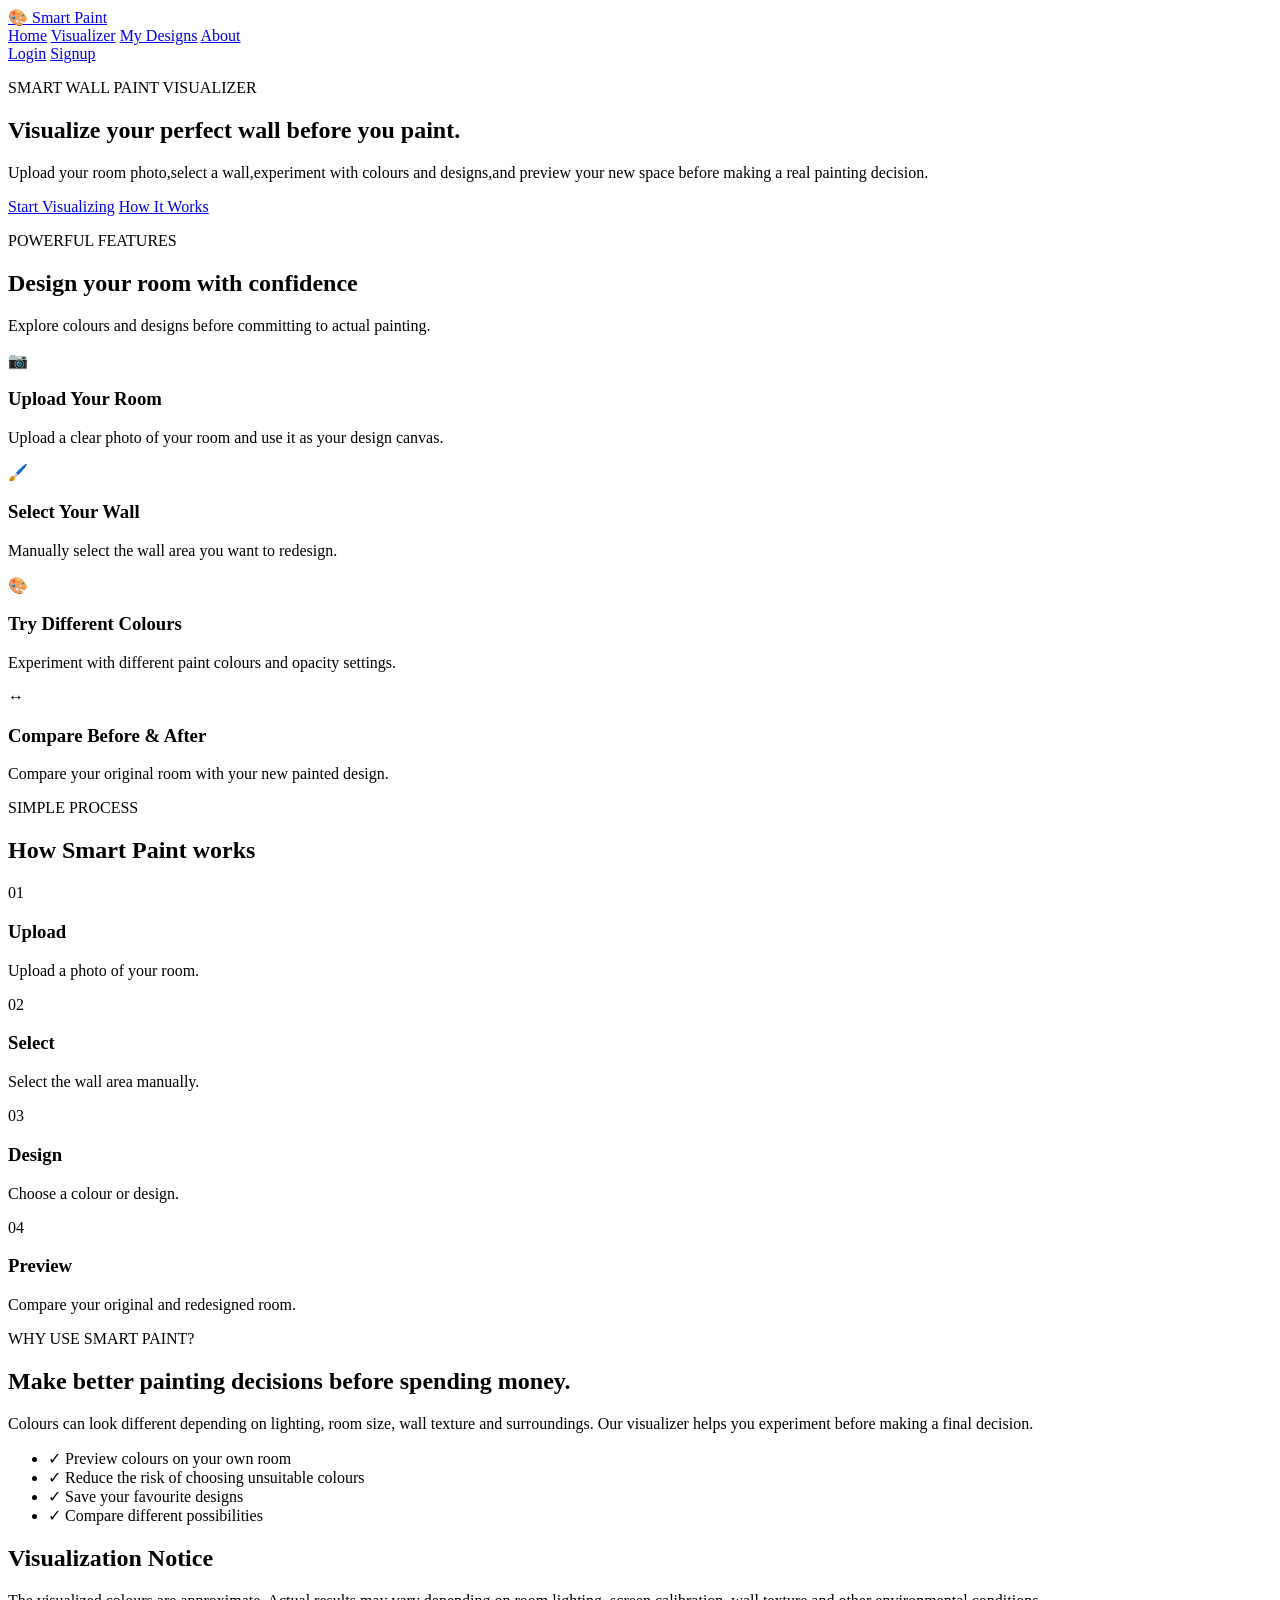
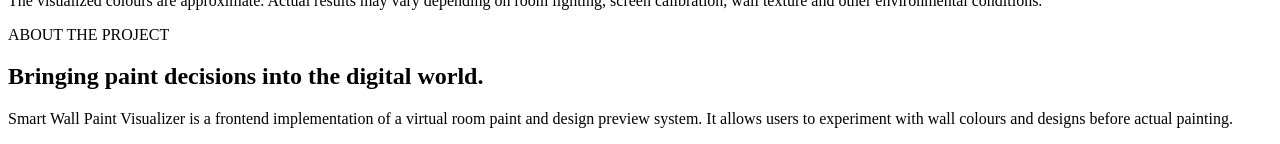
==== index.html @ 8aa413a8 "Create initial project structure and pages" ====
<!DOCTYPE html>
<html lang="en">
<head>
    <meta charset="UTF-8">
    <meta name="viewport" content="width=device-width, initial-scale=1.0">
    <title>Document</title>
</head>
<body>
    <header class="site-header">
        <div class="container header-container">
            <a href="index.html" class="logo">
                <span class="logo-icon">🎨</span>
                <span class="logo-text">Smart Paint</span>
            </a>
            <nav class="main-navigation" aria-label="Main navigation">
                <a href="index.html">Home</a>
                <a href="pages/upload.html">Visualizer</a>
                <a href="pages/saved-designs.html">My Designs</a>
                <a href="#about">About</a>
            </nav>
            <div class="header-actions">
               <a href="pages/login.html" class="login-link">Login</a>
               <a href="pages/register.html" class="signup-button"> Signup</a>
            </div>
        </div>

    </header>
    <main>
        <section class="hero-section" id="home">
            <div class="container hero-container">
                <div class="hero-content">
                    <p class="eyebrow">
                        SMART WALL PAINT VISUALIZER
                    </p>
                    <h1>
                        Visualize your perfect wall before you paint.
                    </h1>
                    <p class="hero-description">
                        Upload your room photo,select a wall,experiment with colours and designs,and preview your new space before making a real painting decision.
                    </p>
                    <div class="hero-actions">
                        <a href="pages/upload.html" class="primary-button">Start Visualizing</a>
                        <a href="#how-it-works" class="secondary-button">
                            How It Works
                        </a>
                    </div>
                </div>
            </div>
        </section>
        <section class="features-section" id="features">

        <div class="container">

            <div class="section-heading">

                <p class="eyebrow">
                    POWERFUL FEATURES
                </p>

                <h2>
                    Design your room with confidence
                </h2>

                <p>
                    Explore colours and designs before
                    committing to actual painting.
                </p>

            </div>


            <div class="features-grid">

                <article class="feature-card">

                    <div class="feature-icon">
                        📷
                    </div>

                    <h3>
                        Upload Your Room
                    </h3>

                    <p>
                        Upload a clear photo of your
                        room and use it as your design canvas.
                    </p>

                </article>


                <article class="feature-card">

                    <div class="feature-icon">
                        🖌️
                    </div>

                    <h3>
                        Select Your Wall
                    </h3>

                    <p>
                        Manually select the wall area
                        you want to redesign.
                    </p>

                </article>


                <article class="feature-card">

                    <div class="feature-icon">
                        🎨
                    </div>

                    <h3>
                        Try Different Colours
                    </h3>

                    <p>
                        Experiment with different paint
                        colours and opacity settings.
                    </p>

                </article>


                <article class="feature-card">

                    <div class="feature-icon">
                        ↔️
                    </div>

                    <h3>
                        Compare Before & After
                    </h3>

                    <p>
                        Compare your original room with
                        your new painted design.
                    </p>

                </article>

            </div>

        </div>

    </section>
    <section
        class="how-it-works-section"
        id="how-it-works"
    >

        <div class="container">

            <div class="section-heading">

                <p class="eyebrow">
                    SIMPLE PROCESS
                </p>

                <h2>
                    How Smart Paint works
                </h2>

            </div>


            <div class="steps-container">

                <article class="step-card">

                    <span class="step-number">
                        01
                    </span>

                    <h3>
                        Upload
                    </h3>

                    <p>
                        Upload a photo of your room.
                    </p>

                </article>


                <article class="step-card">

                    <span class="step-number">
                        02
                    </span>

                    <h3>
                        Select
                    </h3>

                    <p>
                        Select the wall area manually.
                    </p>

                </article>


                <article class="step-card">

                    <span class="step-number">
                        03
                    </span>

                    <h3>
                        Design
                    </h3>

                    <p>
                        Choose a colour or design.
                    </p>

                </article>


                <article class="step-card">

                    <span class="step-number">
                        04
                    </span>

                    <h3>
                        Preview
                    </h3>

                    <p>
                        Compare your original and
                        redesigned room.
                    </p>

                </article>

            </div>

        </div>

    </section>
    <section class="benefits-section">

        <div class="container benefits-container">

            <div class="benefits-content">

                <p class="eyebrow">
                    WHY USE SMART PAINT?
                </p>

                <h2>
                    Make better painting decisions
                    before spending money.
                </h2>

                <p>
                    Colours can look different depending
                    on lighting, room size, wall texture
                    and surroundings. Our visualizer helps
                    you experiment before making a final
                    decision.
                </p>

                <ul class="benefits-list">

                    <li>
                        ✓ Preview colours on your own room
                    </li>

                    <li>
                        ✓ Reduce the risk of choosing
                        unsuitable colours
                    </li>

                    <li>
                        ✓ Save your favourite designs
                    </li>

                    <li>
                        ✓ Compare different possibilities
                    </li>

                </ul>

            </div>

        </div>

    </section>
    <section class="disclaimer-section">

        <div class="container">

            <div class="disclaimer-box">

                <h2>
                    Visualization Notice
                </h2>

                <p>
                    The visualized colours are approximate.
                    Actual results may vary depending on
                    room lighting, screen calibration,
                    wall texture and other environmental
                    conditions.
                </p>

            </div>

        </div>

    </section>
    <section class="about-section" id="about">

        <div class="container">

            <div class="section-heading">

                <p class="eyebrow">
                    ABOUT THE PROJECT
                </p>

                <h2>
                    Bringing paint decisions into the
                    digital world.
                </h2>

                <p>
                    Smart Wall Paint Visualizer is a
                    frontend implementation of a virtual
                    room paint and design preview system.
                    It allows users to experiment with
                    wall colours and designs before actual
                    painting.
                </p>

            </div>

        </div>

    </section>

    </main>
</body>
</html>
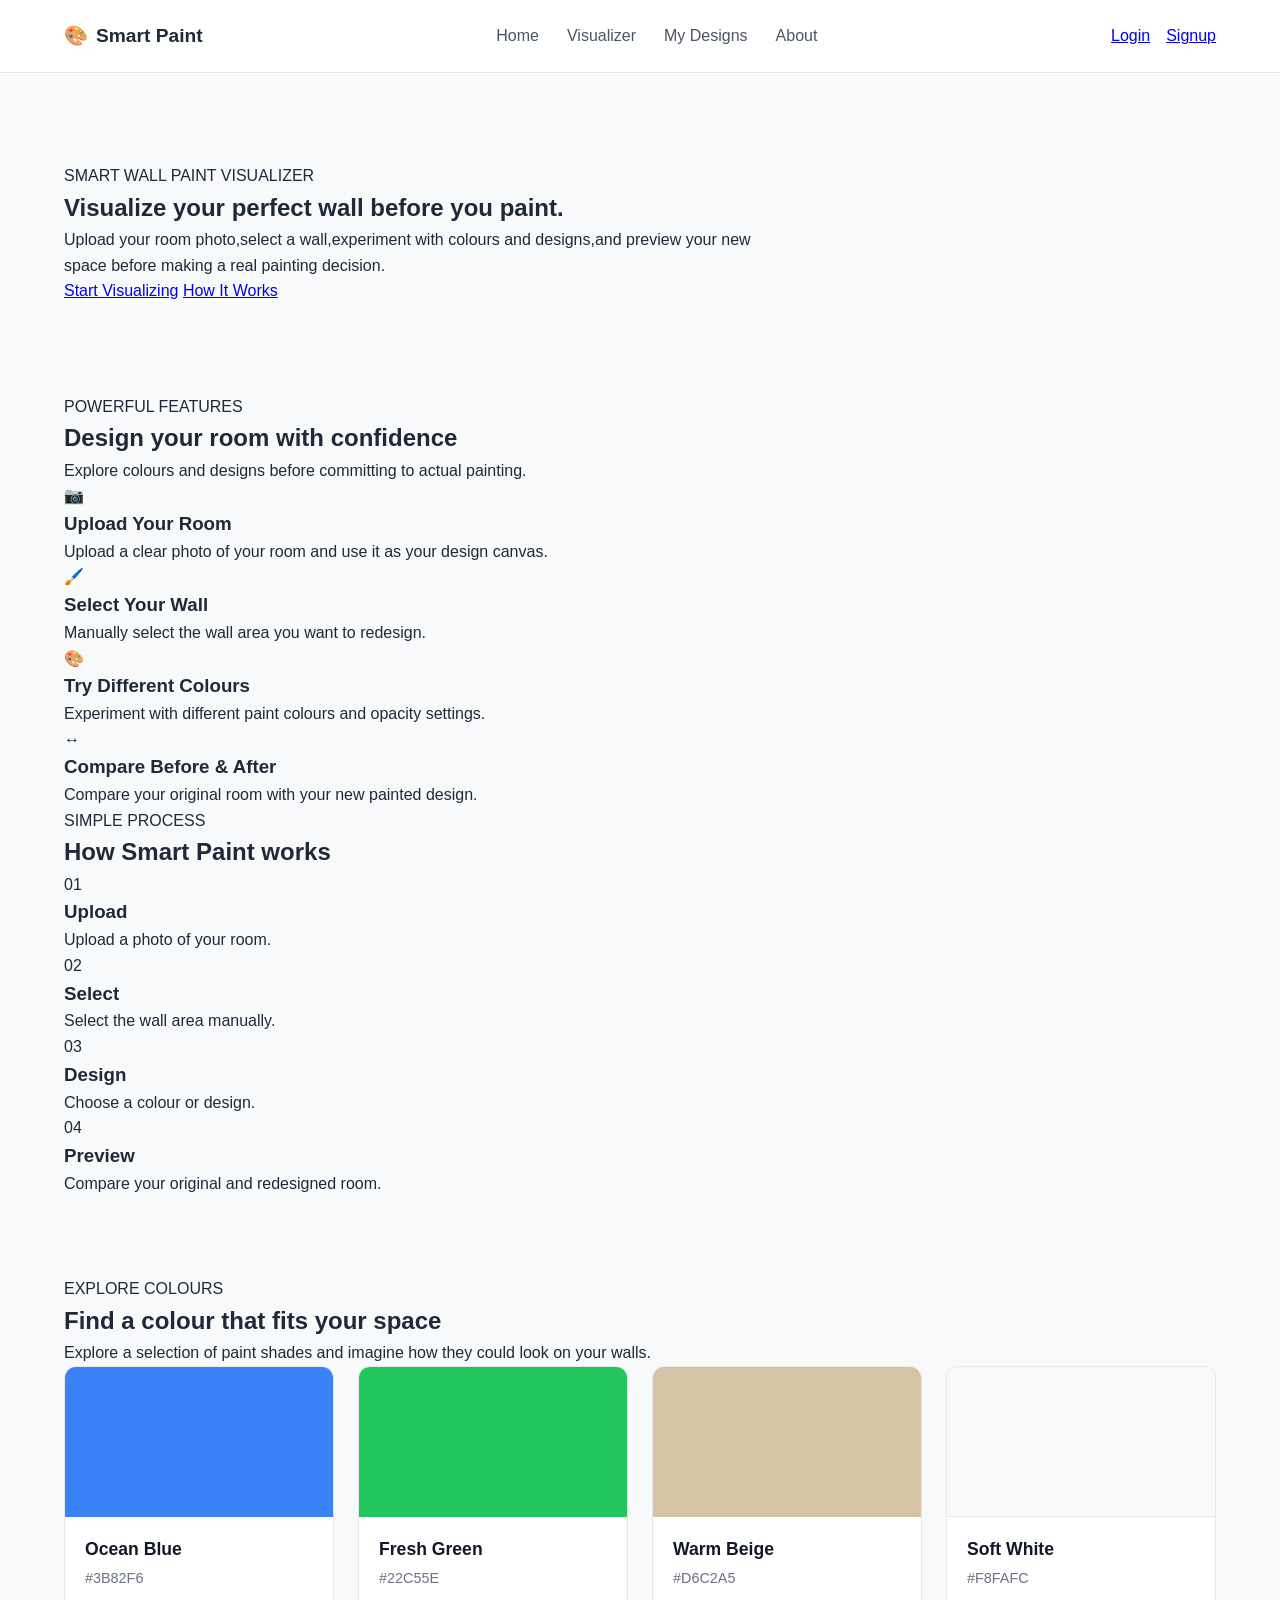
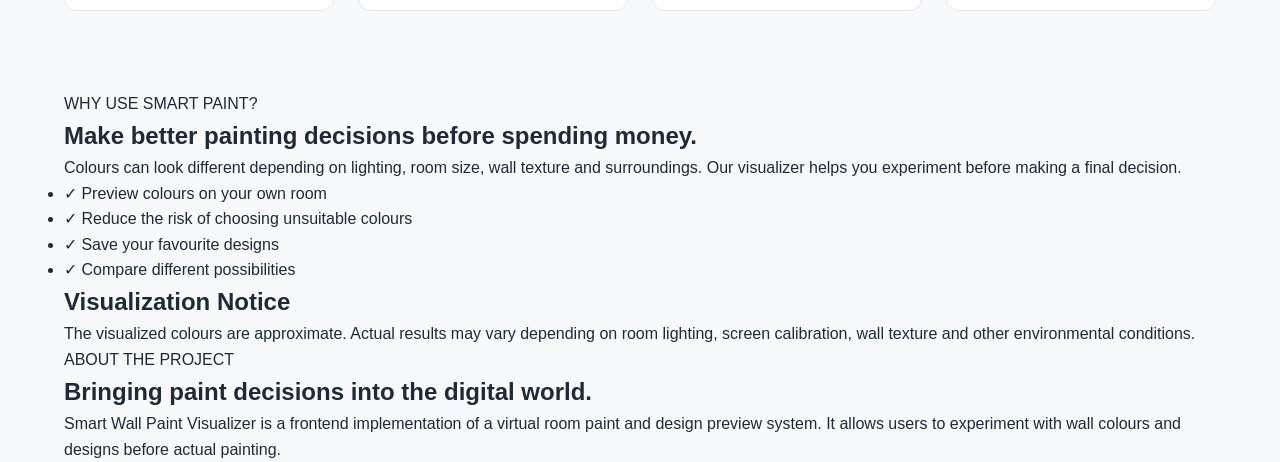
==== commit fb22ec73: "Build homepage styling and colour showcase" ====
--- a/index.html
+++ b/index.html
@@ -3,6 +3,9 @@
 <head>
     <meta charset="UTF-8">
     <meta name="viewport" content="width=device-width, initial-scale=1.0">
+    <link rel="stylesheet" href="css/style.css">
+    <link rel="stylesheet" href="css/components.css">
+    <link rel="stylesheet" href="css/responsive.css">
     <title>Document</title>
 </head>
 <body>
@@ -47,6 +50,7 @@
                 </div>
             </div>
         </section>
+
         <section class="features-section" id="features">
 
         <div class="container">
@@ -147,10 +151,7 @@
         </div>
 
     </section>
-    <section
-        class="how-it-works-section"
-        id="how-it-works"
-    >
+    <section class="how-it-works-section" id="how-it-works" >
 
         <div class="container">
 
@@ -241,6 +242,50 @@
 
         </div>
 
+    </section>
+    <section class="color-section" id="colors">
+    <div class="container">
+
+        <div class="section-heading">
+            <p class="eyebrow">EXPLORE COLOURS</p>
+
+            <h2>Find a colour that fits your space</h2>
+
+            <p>
+                Explore a selection of paint shades and imagine
+                how they could look on your walls.
+            </p>
+        </div>
+
+        <div class="color-grid">
+
+            <article class="color-card">
+                <div class="color-swatch color-blue"></div>
+                <h3>Ocean Blue</h3>
+                <p>#3B82F6</p>
+            </article>
+
+            <article class="color-card">
+                <div class="color-swatch color-green"></div>
+                <h3>Fresh Green</h3>
+                <p>#22C55E</p>
+            </article>
+
+            <article class="color-card">
+                <div class="color-swatch color-beige"></div>
+                <h3>Warm Beige</h3>
+                <p>#D6C2A5</p>
+            </article>
+
+            <article class="color-card">
+                <div class="color-swatch color-white"></div>
+                <h3>Soft White</h3>
+                <p>#F8FAFC</p>
+            </article>
+
+        </div>
+
+    </div>
     </section>
     <section class="benefits-section">
 
--- a/css/style.css
+++ b/css/style.css
@@ -0,0 +1,18 @@
+* {
+    margin: 0;
+    padding: 0;
+    box-sizing: border-box;
+}
+
+body {
+    font-family: Arial, sans-serif;
+    background-color: #f8f9fb;
+    color: #1f2937;
+    line-height: 1.6;
+}
+
+.container {
+    width: 90%;
+    max-width: 1200px;
+    margin: 0 auto;
+}
--- a/css/components.css
+++ b/css/components.css
@@ -0,0 +1,101 @@
+.site-header {
+    background-color: #ffffff;
+    border-bottom: 1px solid #e5e7eb;
+}
+
+.header-container {
+    min-height: 72px;
+    display: flex;
+    align-items: center;
+    justify-content: space-between;
+    gap: 30px;
+}
+
+/* Logo */
+.logo {
+    display: inline-flex;
+    align-items: center;
+    gap: 8px;
+    text-decoration: none;
+    color: #1f2937;
+    font-size: 1.2rem;
+    font-weight: 700;
+}
+
+/* Navigation */
+.main-navigation {
+    display: flex;
+    align-items: center;
+    gap: 28px;
+}
+
+.main-navigation a {
+    text-decoration: none;
+    color: #4b5563;
+}
+
+/* Header buttons */
+.header-actions {
+    display: flex;
+    align-items: center;
+    gap: 16px;
+}
+
+/* Hero */
+.hero-section {
+    padding: 90px 0;
+}
+
+.hero-content {
+    max-width: 720px;
+}
+.color-section {
+    padding: 80px 0;
+    background-color: #f8f9fb;
+}
+
+.color-grid {
+    display: grid;
+    grid-template-columns: repeat(4, 1fr);
+    gap: 24px;
+}
+
+.color-card {
+    overflow: hidden;
+    background-color: #ffffff;
+    border: 1px solid #e5e7eb;
+    border-radius: 12px;
+}
+
+.color-swatch {
+    height: 150px;
+}
+
+.color-blue {
+    background-color: #3B82F6;
+}
+
+.color-green {
+    background-color: #22C55E;
+}
+
+.color-beige {
+    background-color: #D6C2A5;
+}
+
+.color-white {
+    background-color: #F8FAFC;
+    border-bottom: 1px solid #e5e7eb;
+}
+
+.color-card h3 {
+    margin: 18px 20px 4px;
+    color: #111827;
+    font-size: 1.1rem;
+}
+
+.color-card p {
+    margin: 0 20px 20px;
+    color: #6b7280;
+    font-size: 0.9rem;
+}
--- a/css/responsive.css
+++ b/css/responsive.css
@@ -0,0 +1,29 @@
+@media (max-width: 768px) {
+
+    .header-container {
+        flex-wrap: wrap;
+        padding: 14px 0;
+    }
+
+    .main-navigation {
+        order: 3;
+        width: 100%;
+        justify-content: center;
+        flex-wrap: wrap;
+    }
+
+    .hero-section {
+        padding: 60px 0;
+    }
+
+    .hero-content h1 {
+        font-size: 2.4rem;
+    }
+
+    .hero-actions {
+        flex-wrap: wrap;
+    }
+    .color-grid {
+    grid-template-columns: repeat(2, 1fr);
+}
+}
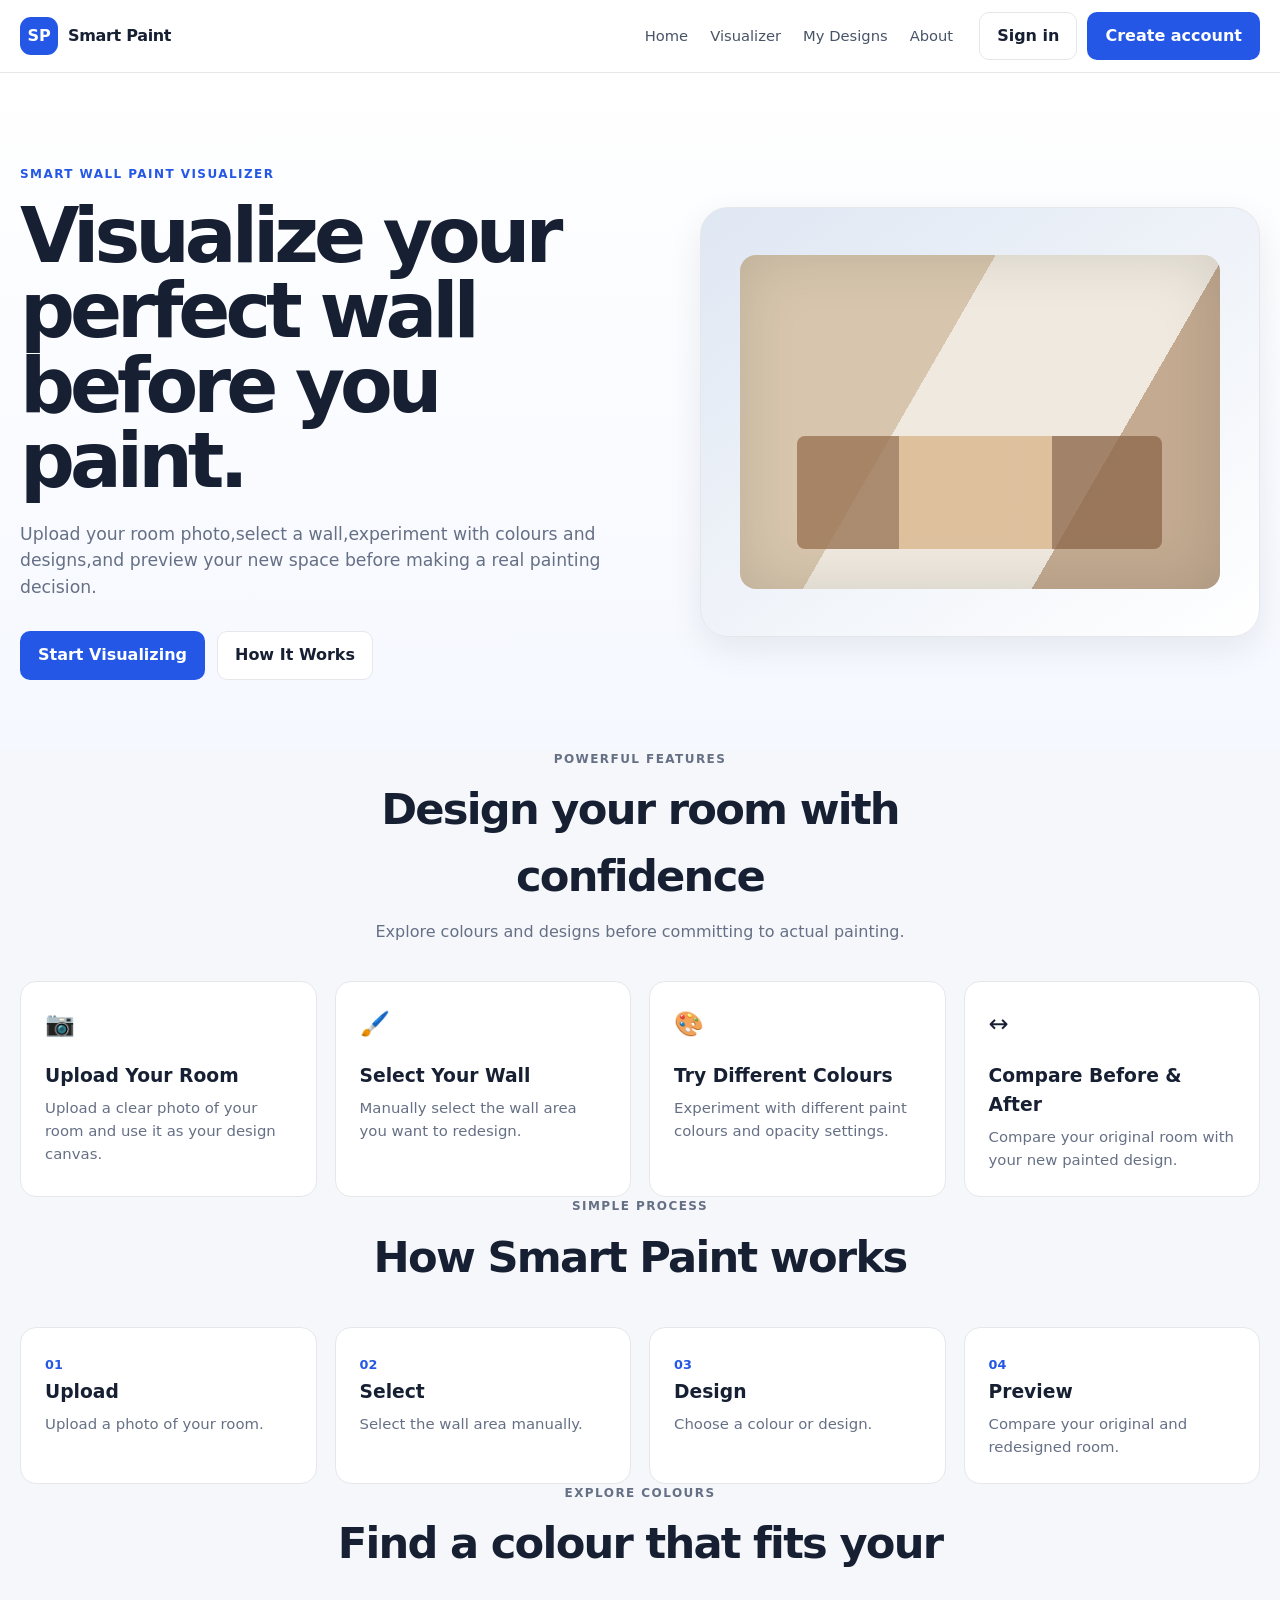
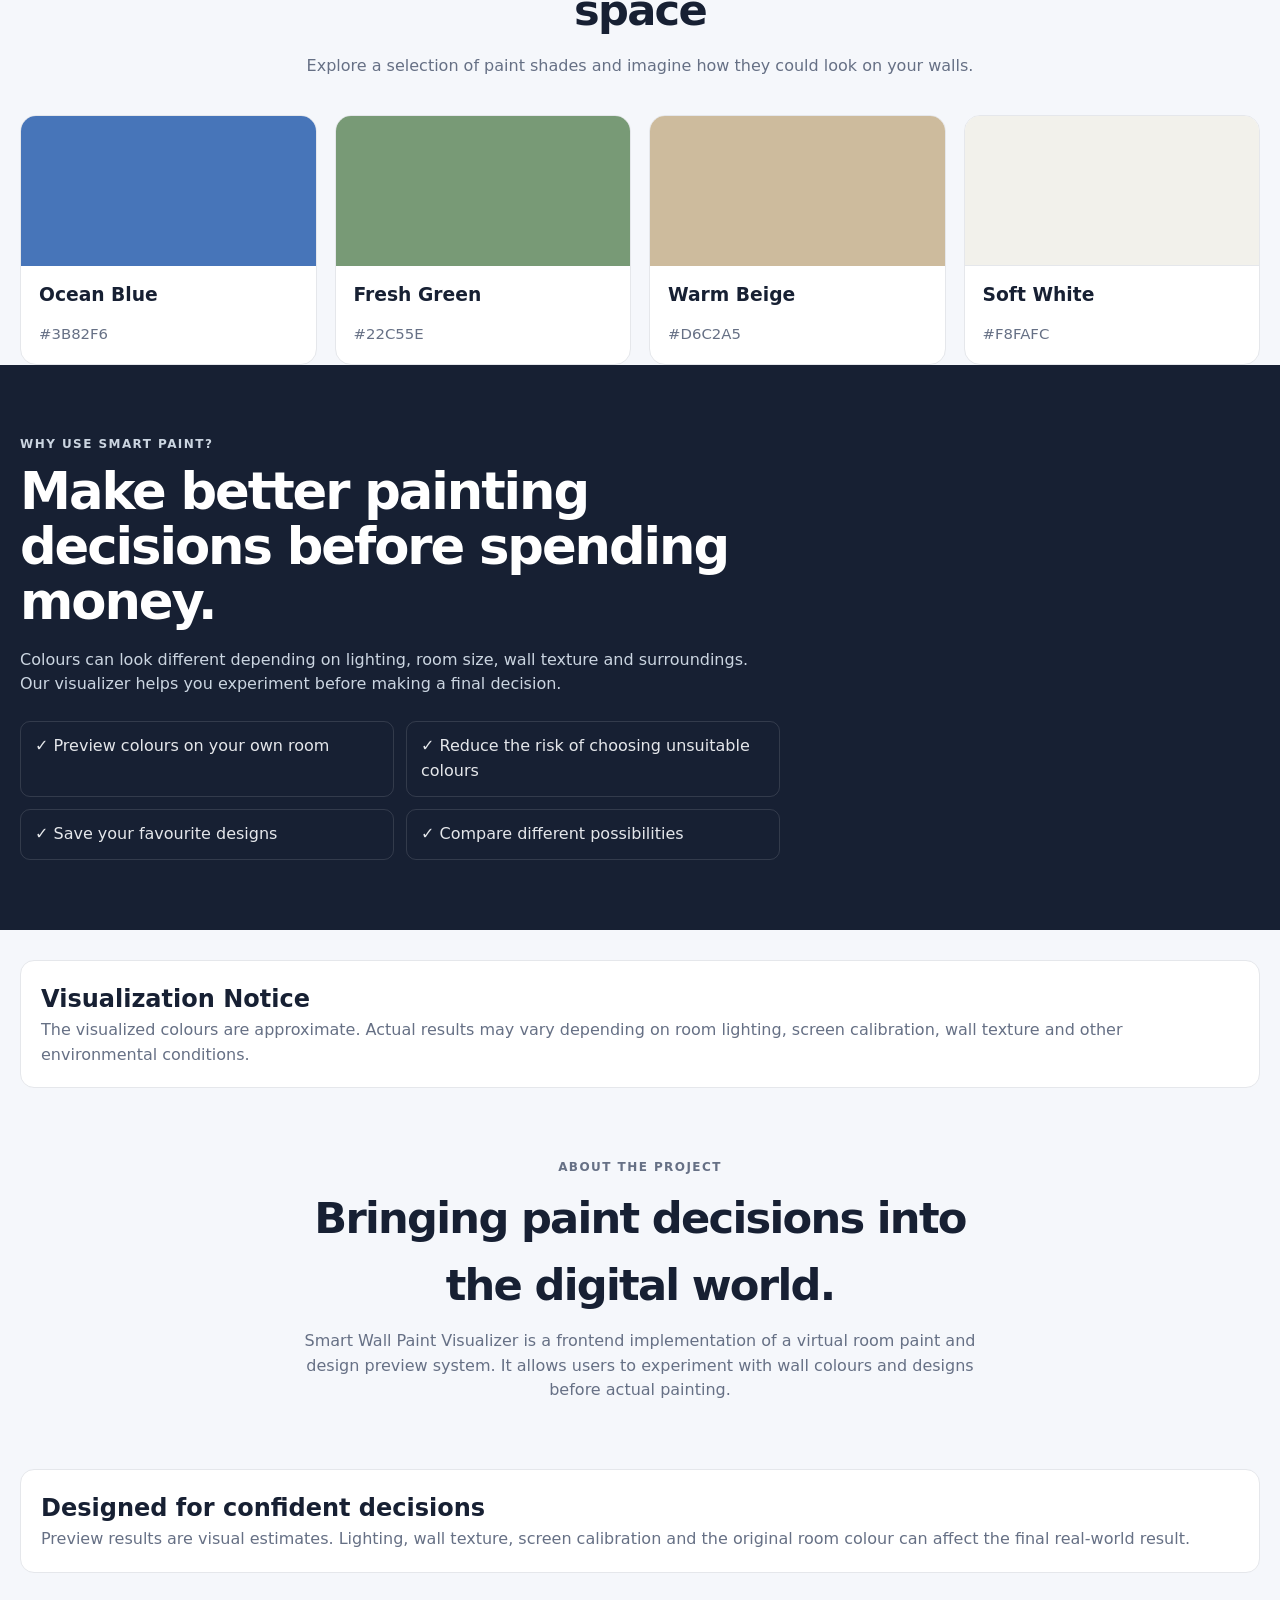
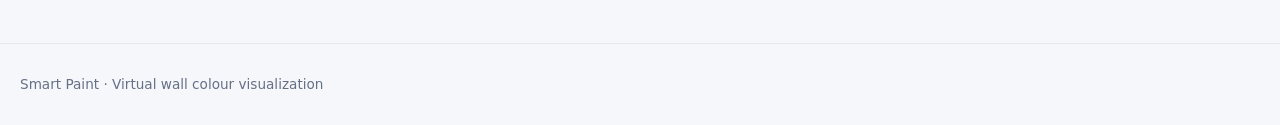
==== commit f62caeeb: "Finalize Smart Wall Paint Visualizer." ====
--- a/index.html
+++ b/index.html
@@ -1,394 +1,222 @@
-<!DOCTYPE html>
+<!doctype html>
 <html lang="en">
-<head>
-    <meta charset="UTF-8">
-    <meta name="viewport" content="width=device-width, initial-scale=1.0">
-    <link rel="stylesheet" href="css/style.css">
-    <link rel="stylesheet" href="css/components.css">
-    <link rel="stylesheet" href="css/responsive.css">
-    <title>Document</title>
-</head>
-<body>
+  <head>
+    <meta charset="UTF-8" />
+    <meta name="viewport" content="width=device-width, initial-scale=1.0" />
+    <link rel="stylesheet" href="css/style.css" />
+    <link rel="stylesheet" href="css/components.css" />
+    <link rel="stylesheet" href="css/responsive.css" />
+    <title>Smart Wall Paint Visualizer</title>
+  </head>
+  <body>
     <header class="site-header">
-        <div class="container header-container">
-            <a href="index.html" class="logo">
-                <span class="logo-icon">🎨</span>
-                <span class="logo-text">Smart Paint</span>
-            </a>
-            <nav class="main-navigation" aria-label="Main navigation">
-                <a href="index.html">Home</a>
-                <a href="pages/upload.html">Visualizer</a>
-                <a href="pages/saved-designs.html">My Designs</a>
-                <a href="#about">About</a>
-            </nav>
-            <div class="header-actions">
-               <a href="pages/login.html" class="login-link">Login</a>
-               <a href="pages/register.html" class="signup-button"> Signup</a>
-            </div>
-        </div>
-
+      <div class="container header-container">
+        <a href="index.html" class="logo">
+          <span class="logo-mark"> SP </span>
+          <span class="logo-text"> Smart Paint </span>
+        </a>
+        <nav class="main-navigation" aria-label="Main navigation">
+          <a href="index.html"> Home </a>
+          <a href="pages/upload.html"> Visualizer </a>
+          <a href="pages/saved-designs.html"> My Designs </a>
+          <a href="#about"> About </a>
+        </nav>
+        <div class="header-actions">
+          <a href="pages/login.html" class="button-link"> Sign in </a>
+          <a href="pages/register.html" class="button primary">
+            Create account
+          </a>
+        </div>
+      </div>
     </header>
     <main>
-        <section class="hero-section" id="home">
-            <div class="container hero-container">
-                <div class="hero-content">
-                    <p class="eyebrow">
-                        SMART WALL PAINT VISUALIZER
-                    </p>
-                    <h1>
-                        Visualize your perfect wall before you paint.
-                    </h1>
-                    <p class="hero-description">
-                        Upload your room photo,select a wall,experiment with colours and designs,and preview your new space before making a real painting decision.
-                    </p>
-                    <div class="hero-actions">
-                        <a href="pages/upload.html" class="primary-button">Start Visualizing</a>
-                        <a href="#how-it-works" class="secondary-button">
-                            How It Works
-                        </a>
-                    </div>
-                </div>
+      <section class="hero-section" id="home">
+        <div class="container hero-container">
+          <div class="hero-content">
+            <p class="eyebrow">SMART WALL PAINT VISUALIZER</p>
+            <h1>Visualize your perfect wall before you paint.</h1>
+            <p class="hero-description">
+              Upload your room photo,select a wall,experiment with colours and
+              designs,and preview your new space before making a real painting
+              decision.
+            </p>
+            <div class="hero-actions">
+              <a href="pages/upload.html" class="primary-button">
+                Start Visualizing
+              </a>
+              <a href="#how-it-works" class="secondary-button">
+                How It Works
+              </a>
             </div>
-        </section>
-
-        <section class="features-section" id="features">
-
-        <div class="container">
-
-            <div class="section-heading">
-
-                <p class="eyebrow">
-                    POWERFUL FEATURES
-                </p>
-
-                <h2>
-                    Design your room with confidence
-                </h2>
-
-                <p>
-                    Explore colours and designs before
-                    committing to actual painting.
-                </p>
-
-            </div>
-
-
-            <div class="features-grid">
-
-                <article class="feature-card">
-
-                    <div class="feature-icon">
-                        📷
-                    </div>
-
-                    <h3>
-                        Upload Your Room
-                    </h3>
-
-                    <p>
-                        Upload a clear photo of your
-                        room and use it as your design canvas.
-                    </p>
-
-                </article>
-
-
-                <article class="feature-card">
-
-                    <div class="feature-icon">
-                        🖌️
-                    </div>
-
-                    <h3>
-                        Select Your Wall
-                    </h3>
-
-                    <p>
-                        Manually select the wall area
-                        you want to redesign.
-                    </p>
-
-                </article>
-
-
-                <article class="feature-card">
-
-                    <div class="feature-icon">
-                        🎨
-                    </div>
-
-                    <h3>
-                        Try Different Colours
-                    </h3>
-
-                    <p>
-                        Experiment with different paint
-                        colours and opacity settings.
-                    </p>
-
-                </article>
-
-
-                <article class="feature-card">
-
-                    <div class="feature-icon">
-                        ↔️
-                    </div>
-
-                    <h3>
-                        Compare Before & After
-                    </h3>
-
-                    <p>
-                        Compare your original room with
-                        your new painted design.
-                    </p>
-
-                </article>
-
-            </div>
-
-        </div>
-
-    </section>
-    <section class="how-it-works-section" id="how-it-works" >
-
-        <div class="container">
-
-            <div class="section-heading">
-
-                <p class="eyebrow">
-                    SIMPLE PROCESS
-                </p>
-
-                <h2>
-                    How Smart Paint works
-                </h2>
-
-            </div>
-
-
-            <div class="steps-container">
-
-                <article class="step-card">
-
-                    <span class="step-number">
-                        01
-                    </span>
-
-                    <h3>
-                        Upload
-                    </h3>
-
-                    <p>
-                        Upload a photo of your room.
-                    </p>
-
-                </article>
-
-
-                <article class="step-card">
-
-                    <span class="step-number">
-                        02
-                    </span>
-
-                    <h3>
-                        Select
-                    </h3>
-
-                    <p>
-                        Select the wall area manually.
-                    </p>
-
-                </article>
-
-
-                <article class="step-card">
-
-                    <span class="step-number">
-                        03
-                    </span>
-
-                    <h3>
-                        Design
-                    </h3>
-
-                    <p>
-                        Choose a colour or design.
-                    </p>
-
-                </article>
-
-
-                <article class="step-card">
-
-                    <span class="step-number">
-                        04
-                    </span>
-
-                    <h3>
-                        Preview
-                    </h3>
-
-                    <p>
-                        Compare your original and
-                        redesigned room.
-                    </p>
-
-                </article>
-
-            </div>
-
-        </div>
-
-    </section>
-    <section class="color-section" id="colors">
-    <div class="container">
-
-        <div class="section-heading">
+          </div>
+          <div class="hero-visual" aria-hidden="true">
+            <div class="hero-room"></div>
+          </div>
+        </div>
+      </section>
+      <section class="features-section" id="features">
+        <div class="container">
+          <div class="section-heading">
+            <p class="eyebrow">POWERFUL FEATURES</p>
+            <h2>Design your room with confidence</h2>
+            <p>
+              Explore colours and designs before committing to actual painting.
+            </p>
+          </div>
+          <div class="features-grid">
+            <article class="feature-card">
+              <div class="feature-icon">📷</div>
+              <h3>Upload Your Room</h3>
+              <p>
+                Upload a clear photo of your room and use it as your design
+                canvas.
+              </p>
+            </article>
+            <article class="feature-card">
+              <div class="feature-icon">🖌️</div>
+              <h3>Select Your Wall</h3>
+              <p>Manually select the wall area you want to redesign.</p>
+            </article>
+            <article class="feature-card">
+              <div class="feature-icon">🎨</div>
+              <h3>Try Different Colours</h3>
+              <p>
+                Experiment with different paint colours and opacity settings.
+              </p>
+            </article>
+            <article class="feature-card">
+              <div class="feature-icon">↔️</div>
+              <h3>Compare Before & After</h3>
+              <p>Compare your original room with your new painted design.</p>
+            </article>
+          </div>
+        </div>
+      </section>
+      <section class="how-it-works-section" id="how-it-works">
+        <div class="container">
+          <div class="section-heading">
+            <p class="eyebrow">SIMPLE PROCESS</p>
+            <h2>How Smart Paint works</h2>
+          </div>
+          <div class="steps-container">
+            <article class="step-card">
+              <span class="step-number"> 01 </span>
+              <h3>Upload</h3>
+              <p>Upload a photo of your room.</p>
+            </article>
+            <article class="step-card">
+              <span class="step-number"> 02 </span>
+              <h3>Select</h3>
+              <p>Select the wall area manually.</p>
+            </article>
+            <article class="step-card">
+              <span class="step-number"> 03 </span>
+              <h3>Design</h3>
+              <p>Choose a colour or design.</p>
+            </article>
+            <article class="step-card">
+              <span class="step-number"> 04 </span>
+              <h3>Preview</h3>
+              <p>Compare your original and redesigned room.</p>
+            </article>
+          </div>
+        </div>
+      </section>
+      <section class="color-section" id="colors">
+        <div class="container">
+          <div class="section-heading">
             <p class="eyebrow">EXPLORE COLOURS</p>
-
             <h2>Find a colour that fits your space</h2>
-
-            <p>
-                Explore a selection of paint shades and imagine
-                how they could look on your walls.
-            </p>
-        </div>
-
-        <div class="color-grid">
-
-            <article class="color-card">
-                <div class="color-swatch color-blue"></div>
-                <h3>Ocean Blue</h3>
-                <p>#3B82F6</p>
-            </article>
-
-            <article class="color-card">
-                <div class="color-swatch color-green"></div>
-                <h3>Fresh Green</h3>
-                <p>#22C55E</p>
-            </article>
-
-            <article class="color-card">
-                <div class="color-swatch color-beige"></div>
-                <h3>Warm Beige</h3>
-                <p>#D6C2A5</p>
-            </article>
-
-            <article class="color-card">
-                <div class="color-swatch color-white"></div>
-                <h3>Soft White</h3>
-                <p>#F8FAFC</p>
-            </article>
-
-        </div>
-
-    </div>
-    </section>
-    <section class="benefits-section">
-
+            <p>
+              Explore a selection of paint shades and imagine how they could
+              look on your walls.
+            </p>
+          </div>
+          <div class="color-grid">
+            <article class="color-card">
+              <div class="color-swatch color-blue"></div>
+              <h3>Ocean Blue</h3>
+              <p>#3B82F6</p>
+            </article>
+            <article class="color-card">
+              <div class="color-swatch color-green"></div>
+              <h3>Fresh Green</h3>
+              <p>#22C55E</p>
+            </article>
+            <article class="color-card">
+              <div class="color-swatch color-beige"></div>
+              <h3>Warm Beige</h3>
+              <p>#D6C2A5</p>
+            </article>
+            <article class="color-card">
+              <div class="color-swatch color-white"></div>
+              <h3>Soft White</h3>
+              <p>#F8FAFC</p>
+            </article>
+          </div>
+        </div>
+      </section>
+      <section class="benefits-section">
         <div class="container benefits-container">
-
-            <div class="benefits-content">
-
-                <p class="eyebrow">
-                    WHY USE SMART PAINT?
-                </p>
-
-                <h2>
-                    Make better painting decisions
-                    before spending money.
-                </h2>
-
-                <p>
-                    Colours can look different depending
-                    on lighting, room size, wall texture
-                    and surroundings. Our visualizer helps
-                    you experiment before making a final
-                    decision.
-                </p>
-
-                <ul class="benefits-list">
-
-                    <li>
-                        ✓ Preview colours on your own room
-                    </li>
-
-                    <li>
-                        ✓ Reduce the risk of choosing
-                        unsuitable colours
-                    </li>
-
-                    <li>
-                        ✓ Save your favourite designs
-                    </li>
-
-                    <li>
-                        ✓ Compare different possibilities
-                    </li>
-
-                </ul>
-
-            </div>
-
-        </div>
-
-    </section>
-    <section class="disclaimer-section">
-
-        <div class="container">
-
-            <div class="disclaimer-box">
-
-                <h2>
-                    Visualization Notice
-                </h2>
-
-                <p>
-                    The visualized colours are approximate.
-                    Actual results may vary depending on
-                    room lighting, screen calibration,
-                    wall texture and other environmental
-                    conditions.
-                </p>
-
-            </div>
-
-        </div>
-
-    </section>
-    <section class="about-section" id="about">
-
-        <div class="container">
-
-            <div class="section-heading">
-
-                <p class="eyebrow">
-                    ABOUT THE PROJECT
-                </p>
-
-                <h2>
-                    Bringing paint decisions into the
-                    digital world.
-                </h2>
-
-                <p>
-                    Smart Wall Paint Visualizer is a
-                    frontend implementation of a virtual
-                    room paint and design preview system.
-                    It allows users to experiment with
-                    wall colours and designs before actual
-                    painting.
-                </p>
-
-            </div>
-
-        </div>
-
-    </section>
-
+          <div class="benefits-content">
+            <p class="eyebrow">WHY USE SMART PAINT?</p>
+            <h2>Make better painting decisions before spending money.</h2>
+            <p>
+              Colours can look different depending on lighting, room size, wall
+              texture and surroundings. Our visualizer helps you experiment
+              before making a final decision.
+            </p>
+            <ul class="benefits-list">
+              <li>✓ Preview colours on your own room</li>
+              <li>✓ Reduce the risk of choosing unsuitable colours</li>
+              <li>✓ Save your favourite designs</li>
+              <li>✓ Compare different possibilities</li>
+            </ul>
+          </div>
+        </div>
+      </section>
+      <section class="disclaimer-section">
+        <div class="container">
+          <div class="disclaimer-box">
+            <h2>Visualization Notice</h2>
+            <p>
+              The visualized colours are approximate. Actual results may vary
+              depending on room lighting, screen calibration, wall texture and
+              other environmental conditions.
+            </p>
+          </div>
+        </div>
+      </section>
+      <section class="about-section" id="about">
+        <div class="container">
+          <div class="section-heading">
+            <p class="eyebrow">ABOUT THE PROJECT</p>
+            <h2>Bringing paint decisions into the digital world.</h2>
+            <p>
+              Smart Wall Paint Visualizer is a frontend implementation of a
+              virtual room paint and design preview system. It allows users to
+              experiment with wall colours and designs before actual painting.
+            </p>
+          </div>
+        </div>
+      </section>
+      <section class="disclaimer-section">
+        <div class="container">
+          <div class="disclaimer-box">
+            <h2>Designed for confident decisions</h2>
+            <p>
+              Preview results are visual estimates. Lighting, wall texture,
+              screen calibration and the original room colour can affect the
+              final real-world result.
+            </p>
+          </div>
+        </div>
+      </section>
     </main>
-</body>
-</html>+    <footer class="footer">
+      <div class="container">
+        Smart Paint · Virtual wall colour visualization
+      </div>
+    </footer>
+  </body>
+</html>
--- a/css/style.css
+++ b/css/style.css
@@ -1,18 +1,1084 @@
+:root {
+    --bg: #f5f7fb;
+    --surface: #fff;
+    --surface-2: #f8fafc;
+    --text: #172033;
+    --muted: #667085;
+    --line: #e5e7eb;
+    --brand: #2457e6;
+    --brand-dark: #1742b5;
+    --success: #15803d;
+    --danger: #b42318;
+    --shadow: 0 12px 35px rgba(16, 24, 40, .08);
+    --radius: 18px;
+    --container: 1240px;
+}
+
 * {
+    box-sizing: border-box;
     margin: 0;
+    padding: 0
+}
+
+html {
+    scroll-behavior: smooth
+}
+
+body {
+    font-family: Inter, ui-sans-serif, system-ui, -apple-system, "Segoe UI", Arial, sans-serif;
+    background: var(--bg);
+    color: var(--text);
+    line-height: 1.55
+}
+
+button,
+input,
+select {
+    font: inherit
+}
+
+button,
+a {
+    -webkit-tap-highlight-color: transparent
+}
+
+a {
+    color: inherit
+}
+
+.container {
+    width: min(calc(100% - 40px), var(--container));
+    margin: auto
+}
+
+.site-header {
+    position: sticky;
+    top: 0;
+    z-index: 30;
+    background: rgba(255, 255, 255, .94);
+    backdrop-filter: blur(12px);
+    border-bottom: 1px solid var(--line)
+}
+
+.header-container {
+    min-height: 72px;
+    display: flex;
+    align-items: center;
+    gap: 26px
+}
+
+.logo {
+    display: inline-flex;
+    align-items: center;
+    gap: 10px;
+    text-decoration: none;
+    font-weight: 800;
+    white-space: nowrap
+}
+
+.logo-mark {
+    width: 38px;
+    height: 38px;
+    border-radius: 11px;
+    display: grid;
+    place-items: center;
+    background: var(--brand);
+    color: #fff
+}
+
+.logo-text {
+    letter-spacing: -.02em
+}
+
+.main-navigation {
+    display: flex;
+    gap: 22px;
+    align-items: center;
+    margin-left: auto
+}
+
+.main-navigation a {
+    font-size: .92rem;
+    text-decoration: none;
+    color: #475467
+}
+
+.main-navigation a:hover {
+    color: var(--brand)
+}
+
+.header-actions {
+    display: flex;
+    gap: 10px;
+    align-items: center
+}
+
+.button,
+.primary-button,
+.secondary-button,
+.button-link {
+    display: inline-flex;
+    align-items: center;
+    justify-content: center;
+    gap: 8px;
+    border: 1px solid transparent;
+    border-radius: 10px;
+    padding: 11px 17px;
+    text-decoration: none;
+    cursor: pointer;
+    font-weight: 700;
+    transition: .18s ease
+}
+
+.primary-button,
+.button.primary {
+    background: var(--brand);
+    color: #fff
+}
+
+.primary-button:hover,
+.button.primary:hover {
+    background: var(--brand-dark)
+}
+
+.secondary-button,
+.button.secondary,
+.button-link {
+    background: #fff;
+    border-color: var(--line);
+    color: var(--text)
+}
+
+.secondary-button:hover,
+.button.secondary:hover,
+.button-link:hover {
+    border-color: #c8d0dc;
+    background: var(--surface-2)
+}
+
+.button:disabled {
+    opacity: .5;
+    cursor: not-allowed
+}
+
+.page-shell {
+    padding: 48px 0 80px
+}
+
+.page-header {
+    margin-bottom: 28px
+}
+
+.eyebrow {
+    font-size: .75rem;
+    font-weight: 800;
+    letter-spacing: .12em;
+    color: var(--brand);
+    text-transform: uppercase
+}
+
+.page-title {
+    font-size: clamp(2rem, 4vw, 3.1rem);
+    letter-spacing: -.04em;
+    line-height: 1.1;
+    margin: 8px 0
+}
+
+.page-description {
+    color: var(--muted);
+    max-width: 720px
+}
+
+.card {
+    background: var(--surface);
+    border: 1px solid var(--line);
+    border-radius: var(--radius);
+    box-shadow: var(--shadow)
+}
+
+.hero-section {
+    padding: 92px 0 70px;
+    background: linear-gradient(180deg, #fff 0%, #f5f8ff 100%)
+}
+
+.hero-container {
+    display: grid;
+    grid-template-columns: 1.05fr .95fr;
+    gap: 60px;
+    align-items: center
+}
+
+.hero-content h1 {
+    font-size: clamp(2.8rem, 6vw, 5.2rem);
+    letter-spacing: -.065em;
+    line-height: .98;
+    margin: 14px 0 22px;
+    max-width: 760px
+}
+
+.hero-description {
+    font-size: 1.08rem;
+    color: var(--muted);
+    max-width: 650px
+}
+
+.hero-actions {
+    display: flex;
+    gap: 12px;
+    margin-top: 30px;
+    flex-wrap: wrap
+}
+
+.hero-visual {
+    min-height: 430px;
+    border-radius: 28px;
+    overflow: hidden;
+    background: linear-gradient(145deg, #dfe7f3, #fff);
+    border: 1px solid var(--line);
+    box-shadow: var(--shadow);
+    display: grid;
+    place-items: center
+}
+
+.hero-room {
+    width: 86%;
+    height: 78%;
+    border-radius: 16px;
+    background: linear-gradient(120deg, #d7c6ad 0 38%, #efe9df 38% 72%, #c3aa91 72%);
+    position: relative;
+    box-shadow: inset 0 0 60px rgba(0, 0, 0, .12)
+}
+
+.hero-room:after {
+    content: "";
+    position: absolute;
+    left: 12%;
+    right: 12%;
+    bottom: 12%;
+    height: 34%;
+    background: linear-gradient(90deg, #9a7453 0 28%, #d9b68c 28% 70%, #8f6a4d 70%);
+    border-radius: 8px;
+    opacity: .8
+}
+
+.section {
+    padding: 76px 0
+}
+
+.section-heading {
+    text-align: center;
+    max-width: 700px;
+    margin: 0 auto 36px
+}
+
+.section-heading h2 {
+    font-size: clamp(1.8rem, 4vw, 2.7rem);
+    letter-spacing: -.04em;
+    margin: 8px 0 10px
+}
+
+.section-heading p {
+    color: var(--muted)
+}
+
+.features-grid,
+.steps-container,
+.color-grid {
+    display: grid;
+    grid-template-columns: repeat(4, 1fr);
+    gap: 18px
+}
+
+.feature-card,
+.step-card,
+.color-card {
+    padding: 24px;
+    background: #fff;
+    border: 1px solid var(--line);
+    border-radius: 16px
+}
+
+.feature-icon {
+    font-size: 1.5rem;
+    margin-bottom: 18px
+}
+
+.feature-card h3,
+.step-card h3 {
+    margin-bottom: 7px
+}
+
+.feature-card p,
+.step-card p,
+.color-card p {
+    color: var(--muted);
+    font-size: .93rem
+}
+
+.step-number {
+    font-weight: 800;
+    color: var(--brand);
+    font-size: .8rem
+}
+
+.color-card {
     padding: 0;
-    box-sizing: border-box;
-}
-
-body {
-    font-family: Arial, sans-serif;
-    background-color: #f8f9fb;
-    color: #1f2937;
-    line-height: 1.6;
-}
-
-.container {
-    width: 90%;
-    max-width: 1200px;
-    margin: 0 auto;
-}+    overflow: hidden
+}
+
+.color-swatch {
+    height: 150px
+}
+
+.color-card h3,
+.color-card p {
+    margin: 14px 18px 0
+}
+
+.color-card p {
+    margin-bottom: 18px
+}
+
+.color-blue {
+    background: #4775b9
+}
+
+.color-green {
+    background: #789a76
+}
+
+.color-beige {
+    background: #cdbb9d
+}
+
+.color-white {
+    background: #f2f1eb;
+    border-bottom: 1px solid var(--line)
+}
+
+.benefits-section {
+    padding: 70px 0;
+    background: #172033;
+    color: #fff
+}
+
+.benefits-content {
+    max-width: 760px
+}
+
+.benefits-content h2 {
+    font-size: clamp(2rem, 4vw, 3.2rem);
+    line-height: 1.08;
+    letter-spacing: -.04em;
+    margin: 10px 0 18px
+}
+
+.benefits-content>p {
+    color: #cbd5e1
+}
+
+.benefits-list {
+    list-style: none;
+    display: grid;
+    grid-template-columns: 1fr 1fr;
+    gap: 12px;
+    margin-top: 24px
+}
+
+.benefits-list li {
+    padding: 12px 14px;
+    border: 1px solid rgba(255, 255, 255, .12);
+    border-radius: 10px;
+    color: #e5e7eb
+}
+
+.form-shell {
+    max-width: 480px;
+    margin: 30px auto
+}
+
+.auth-card {
+    padding: 34px
+}
+
+.auth-brand {
+    text-align: center;
+    margin-bottom: 26px
+}
+
+.auth-brand .logo-mark {
+    margin: 0 auto 12px
+}
+
+.auth-card h1 {
+    font-size: 1.8rem;
+    text-align: center
+}
+
+.auth-subtitle {
+    text-align: center;
+    color: var(--muted);
+    margin: 6px 0 26px
+}
+
+.form-group {
+    margin-bottom: 17px
+}
+
+.form-group label {
+    display: block;
+    font-weight: 700;
+    font-size: .9rem;
+    margin-bottom: 7px
+}
+
+.form-group input,
+.form-group select,
+.form-group input[type=text],
+.form-group input[type=email],
+.form-group input[type=password] {
+    width: 100%;
+    padding: 12px 13px;
+    border: 1px solid #d0d5dd;
+    border-radius: 10px;
+    background: #fff;
+    outline: none
+}
+
+.form-group input:focus,
+.form-group select:focus {
+    border-color: var(--brand);
+    box-shadow: 0 0 0 3px rgba(36, 87, 230, .1)
+}
+
+.form-error,
+.form-success {
+    font-size: .88rem;
+    margin-top: 8px
+}
+
+.form-error {
+    color: var(--danger)
+}
+
+.form-success {
+    color: var(--success)
+}
+
+.auth-footer {
+    text-align: center;
+    color: var(--muted);
+    margin-top: 20px;
+    font-size: .9rem
+}
+
+.auth-footer a {
+    color: var(--brand);
+    font-weight: 700;
+    text-decoration: none
+}
+
+.checkbox-row {
+    display: flex;
+    gap: 9px;
+    align-items: flex-start;
+    font-size: .86rem;
+    color: var(--muted);
+    margin: 14px 0
+}
+
+.checkbox-row input {
+    margin-top: 4px
+}
+
+.upload-card {
+    padding: 34px;
+    max-width: 780px;
+    margin: auto
+}
+
+.drop-zone {
+    border: 2px dashed #cbd5e1;
+    border-radius: 16px;
+    padding: 42px 24px;
+    text-align: center;
+    background: #fbfcfe;
+    cursor: pointer;
+    transition: .18s
+}
+
+.drop-zone.drag-active,
+.drop-zone:hover {
+    border-color: var(--brand);
+    background: #f5f8ff
+}
+
+.drop-icon {
+    font-size: 2.4rem;
+    margin-bottom: 12px
+}
+
+.drop-zone h2 {
+    margin-bottom: 6px
+}
+
+.drop-zone p {
+    color: var(--muted)
+}
+
+.file-input {
+    display: none
+}
+
+.upload-preview {
+    max-width: 100%;
+    max-height: 420px;
+    object-fit: contain;
+    border-radius: 12px;
+    margin: 22px auto 0;
+    display: block
+}
+
+.upload-actions {
+    display: flex;
+    justify-content: flex-end;
+    gap: 10px;
+    margin-top: 20px
+}
+
+.upload-message {
+    min-height: 24px;
+    margin-top: 13px
+}
+
+.upload-message.error {
+    color: var(--danger)
+}
+
+.upload-message.success {
+    color: var(--success)
+}
+
+.upload-meta {
+    font-size: .86rem;
+    color: var(--muted);
+    margin-top: 10px
+}
+
+.editor-layout {
+    display: grid;
+    grid-template-columns: minmax(0, 1fr) 340px;
+    gap: 20px;
+    align-items: start
+}
+
+.editor-stage {
+    padding: 18px
+}
+
+.canvas-stage {
+    background: #111827;
+    border-radius: 14px;
+    padding: 10px;
+    overflow: auto
+}
+
+.canvas-stage canvas {
+    display: block;
+    width: 100%;
+    height: auto;
+    max-height: 72vh;
+    object-fit: contain;
+    margin: auto;
+    cursor: crosshair
+}
+
+.editor-sidebar {
+    padding: 20px;
+    position: sticky;
+    top: 92px
+}
+
+.editor-section {
+    padding-bottom: 20px;
+    margin-bottom: 20px;
+    border-bottom: 1px solid var(--line)
+}
+
+.editor-section:last-child {
+    border-bottom: 0;
+    margin-bottom: 0;
+    padding-bottom: 0
+}
+
+.editor-section h2 {
+    font-size: 1rem;
+    margin-bottom: 10px
+}
+
+.selection-guide {
+    display: flex;
+    justify-content: space-between;
+    gap: 15px;
+    align-items: center;
+    background: #f7f9fc;
+    border: 1px solid var(--line);
+    padding: 11px 13px;
+    border-radius: 10px;
+    margin-bottom: 12px;
+    font-size: .86rem
+}
+
+.selection-point-count {
+    font-weight: 800;
+    color: var(--brand);
+    white-space: nowrap
+}
+
+.selection-status {
+    font-size: .85rem;
+    color: var(--muted);
+    margin: 10px 0;
+    min-height: 22px
+}
+
+.selection-status.success,
+.preview-status.success {
+    color: var(--success)
+}
+
+.selection-status.error,
+.preview-status.error {
+    color: var(--danger)
+}
+
+.selection-controls,
+.editor-actions {
+    display: flex;
+    flex-wrap: wrap;
+    gap: 8px
+}
+
+.selection-controls .button,
+.editor-actions .button {
+    flex: 1;
+    min-width: 95px
+}
+
+.color-palette {
+    display: grid;
+    grid-template-columns: repeat(4, 1fr);
+    gap: 9px
+}
+
+.color-option {
+    height: 38px;
+    border: 2px solid #d0d5dd;
+    border-radius: 9px;
+    cursor: pointer
+}
+
+.color-option.active {
+    outline: 3px solid var(--brand);
+    outline-offset: 2px
+}
+
+.custom-color {
+    display: flex;
+    align-items: center;
+    gap: 10px;
+    margin-top: 12px
+}
+
+.custom-color input[type=color] {
+    width: 45px;
+    height: 36px;
+    border: 0;
+    background: transparent;
+    padding: 0
+}
+
+.range-row {
+    display: flex;
+    align-items: center;
+    gap: 12px
+}
+
+.range-row input {
+    flex: 1
+}
+
+.range-value {
+    font-weight: 800;
+    min-width: 42px;
+    text-align: right
+}
+
+.design-palette {
+    display: grid;
+    grid-template-columns: 1fr 1fr;
+    gap: 8px
+}
+
+.design-option {
+    padding: 10px;
+    border: 1px solid var(--line);
+    background: #fff;
+    border-radius: 9px;
+    cursor: pointer;
+    text-align: left
+}
+
+.design-option.active {
+    border-color: var(--brand);
+    background: #f2f5ff;
+    color: var(--brand);
+    font-weight: 800
+}
+
+.wall-list {
+    display: grid;
+    gap: 8px
+}
+
+.wall-item {
+    display: flex;
+    justify-content: space-between;
+    align-items: center;
+    padding: 9px 11px;
+    border: 1px solid var(--line);
+    border-radius: 9px;
+    cursor: pointer;
+    background: #fff
+}
+
+.wall-item.active {
+    border-color: var(--brand);
+    background: #f2f5ff
+}
+
+.wall-item small {
+    color: var(--muted)
+}
+
+.preview-page {
+    padding-bottom: 80px
+}
+
+.preview-container {
+    display: grid;
+    grid-template-columns: 1fr 1fr;
+    gap: 18px
+}
+
+.preview-card {
+    padding: 14px
+}
+
+.preview-card img {
+    display: block;
+    width: 100%;
+    aspect-ratio: 4/3;
+    object-fit: contain;
+    background: #f1f3f5;
+    border-radius: 10px
+}
+
+.preview-card h2 {
+    font-size: 1rem;
+    margin: 10px 2px
+}
+
+.preview-toolbar {
+    display: flex;
+    gap: 8px;
+    flex-wrap: wrap;
+    margin: 20px 0
+}
+
+.preview-mode {
+    padding: 9px 13px;
+    border: 1px solid var(--line);
+    border-radius: 9px;
+    background: #fff;
+    cursor: pointer
+}
+
+.preview-mode.active {
+    background: #172033;
+    color: #fff
+}
+
+.comparison-tool {
+    padding: 18px;
+    margin-top: 18px
+}
+
+.comparison-frame {
+    position: relative;
+    aspect-ratio: 16/10;
+    overflow: hidden;
+    border-radius: 12px;
+    background: #111
+}
+
+.comparison-frame img {
+    position: absolute;
+    inset: 0;
+    width: 100%;
+    height: 100%;
+    object-fit: contain
+}
+
+.comparison-after-layer {
+    position: absolute;
+    inset: 0;
+    overflow: hidden;
+    width: 50%
+}
+
+.comparison-after-layer img {
+    width: 100%;
+    height: 100%;
+    object-fit: cover;
+    object-position: left center;
+    position: absolute
+}
+
+.comparison-divider {
+    position: absolute;
+    top: 0;
+    bottom: 0;
+    left: 50%;
+    width: 3px;
+    background: #fff;
+    box-shadow: 0 0 8px rgba(0, 0, 0, .35);
+    transform: translateX(-50%);
+    pointer-events: none
+}
+
+.comparison-slider {
+    position: absolute;
+    inset: 0;
+    width: 100%;
+    height: 100%;
+    opacity: 0;
+    cursor: ew-resize
+}
+
+.comparison-label {
+    position: absolute;
+    top: 12px;
+    padding: 6px 9px;
+    background: rgba(17, 24, 39, .75);
+    color: #fff;
+    border-radius: 7px;
+    font-size: .75rem;
+    font-weight: 800
+}
+
+.comparison-label.before {
+    left: 12px
+}
+
+.comparison-label.after {
+    right: 12px
+}
+
+.design-summary-grid {
+    display: grid;
+    grid-template-columns: repeat(4, 1fr);
+    gap: 10px;
+    margin: 18px 0
+}
+
+.summary-item {
+    padding: 13px;
+    background: #f7f9fc;
+    border-radius: 10px
+}
+
+.summary-item span {
+    display: block;
+    color: var(--muted);
+    font-size: .75rem
+}
+
+.summary-item strong {
+    display: block;
+    margin-top: 3px
+}
+
+.preview-actions {
+    display: flex;
+    justify-content: space-between;
+    gap: 10px;
+    align-items: center;
+    margin-top: 18px
+}
+
+.primary-actions,
+.secondary-actions {
+    display: flex;
+    gap: 9px
+}
+
+.preview-status {
+    min-height: 24px;
+    margin-top: 12px
+}
+
+.mode-hidden {
+    display: none !important
+}
+
+.saved-toolbar {
+    display: grid;
+    grid-template-columns: 1fr 190px;
+    gap: 12px;
+    margin-bottom: 20px
+}
+
+.saved-toolbar input,
+.saved-toolbar select {
+    padding: 11px 12px;
+    border: 1px solid #d0d5dd;
+    border-radius: 10px;
+    background: #fff
+}
+
+.saved-count {
+    color: var(--muted);
+    font-size: .88rem;
+    margin-bottom: 14px
+}
+
+.saved-designs-container {
+    display: grid;
+    grid-template-columns: repeat(3, 1fr);
+    gap: 18px
+}
+
+.saved-card {
+    overflow: hidden
+}
+
+.saved-card-preview {
+    width: 100%;
+    aspect-ratio: 4/3;
+    object-fit: cover;
+    background: #f1f3f5
+}
+
+.saved-card-body {
+    padding: 16px
+}
+
+.saved-card-title {
+    display: flex;
+    justify-content: space-between;
+    gap: 10px
+}
+
+.saved-card-title h3 {
+    font-size: 1rem
+}
+
+.swatch {
+    width: 28px;
+    height: 28px;
+    border-radius: 7px;
+    border: 1px solid rgba(0, 0, 0, .12);
+    flex: none
+}
+
+.saved-meta {
+    display: flex;
+    flex-wrap: wrap;
+    gap: 7px;
+    margin: 9px 0;
+    color: var(--muted);
+    font-size: .78rem
+}
+
+.saved-actions {
+    display: flex;
+    gap: 8px;
+    margin-top: 14px
+}
+
+.saved-actions>* {
+    flex: 1
+}
+
+.empty-state,
+.error-state,
+.loading-state {
+    text-align: center;
+    padding: 55px 20px
+}
+
+.empty-state p,
+.error-state p {
+    color: var(--muted);
+    margin: 8px 0 20px
+}
+
+.admin-grid {
+    display: grid;
+    grid-template-columns: repeat(3, 1fr);
+    gap: 18px
+}
+
+.kpi-card {
+    padding: 24px
+}
+
+.kpi-card strong {
+    font-size: 2rem
+}
+
+.admin-section {
+    padding: 24px;
+    margin-top: 20px
+}
+
+.footer {
+    border-top: 1px solid var(--line);
+    padding: 30px 0;
+    color: var(--muted);
+    font-size: .85rem
+}
+
+.disclaimer-section {
+    padding: 30px 0 70px
+}
+
+.disclaimer-box {
+    padding: 20px;
+    background: #fff;
+    border: 1px solid var(--line);
+    border-radius: 14px
+}
+
+.disclaimer-box p {
+    color: var(--muted)
+}
+
+.toast {
+    position: fixed;
+    right: 20px;
+    bottom: 20px;
+    z-index: 100;
+    max-width: 360px;
+    padding: 13px 16px;
+    border-radius: 10px;
+    background: #172033;
+    color: #fff;
+    box-shadow: var(--shadow);
+    display: none
+}
+
+.toast.show {
+    display: block
+}
--- a/css/components.css
+++ b/css/components.css
@@ -1,101 +1,116 @@
-.site-header {
-    background-color: #ffffff;
-    border-bottom: 1px solid #e5e7eb;
+/* Product-specific refinements live here so page structure remains reusable. */
+.hero-trust {
+    display: flex;
+    gap: 16px;
+    flex-wrap: wrap;
+    margin-top: 22px;
+    color: #667085;
+    font-size: .85rem
 }
 
-.header-container {
-    min-height: 72px;
-    display: flex;
+.hero-trust span {
+    display: inline-flex;
     align-items: center;
-    justify-content: space-between;
-    gap: 30px;
+    gap: 6px
 }
 
-/* Logo */
-.logo {
+.editor-topbar {
+    display: flex;
+    justify-content: space-between;
+    align-items: center;
+    gap: 12px;
+    margin-bottom: 16px
+}
+
+.editor-breadcrumb {
+    font-size: .85rem;
+    color: #667085
+}
+
+.editor-navigation {
+    display: flex;
+    gap: 8px
+}
+
+.editor-sidebar .button {
+    width: 100%
+}
+
+.sidebar-label {
+    font-size: .74rem;
+    letter-spacing: .08em;
+    text-transform: uppercase;
+    font-weight: 800;
+    color: #667085;
+    margin-bottom: 9px
+}
+
+.upload-tips {
+    display: grid;
+    grid-template-columns: repeat(3, 1fr);
+    gap: 10px;
+    margin-top: 18px
+}
+
+.upload-tip {
+    padding: 12px;
+    background: #f7f9fc;
+    border-radius: 10px;
+    font-size: .82rem;
+    color: #667085
+}
+
+.upload-tip strong {
+    display: block;
+    color: #172033;
+    margin-bottom: 3px
+}
+
+.preview-header {
+    display: flex;
+    justify-content: space-between;
+    align-items: end;
+    gap: 15px;
+    flex-wrap: wrap
+}
+
+.preview-header .page-header {
+    margin-bottom: 0
+}
+
+.comparison-help {
+    font-size: .84rem;
+    color: #667085;
+    margin-top: 10px
+}
+
+.saved-card .button-link {
+    padding: 9px 11px;
+    font-size: .84rem
+}
+
+.saved-card .danger {
+    color: #b42318
+}
+
+.saved-card .danger:hover {
+    border-color: #f0b4ae;
+    background: #fff7f6
+}
+
+.status-pill {
     display: inline-flex;
     align-items: center;
-    gap: 8px;
-    text-decoration: none;
-    color: #1f2937;
-    font-size: 1.2rem;
-    font-weight: 700;
+    border-radius: 999px;
+    padding: 4px 8px;
+    background: #eef4ff;
+    color: #2457e6;
+    font-size: .72rem;
+    font-weight: 800
 }
 
-/* Navigation */
-.main-navigation {
-    display: flex;
-    align-items: center;
-    gap: 28px;
-}
-
-.main-navigation a {
-    text-decoration: none;
-    color: #4b5563;
-}
-
-/* Header buttons */
-.header-actions {
-    display: flex;
-    align-items: center;
-    gap: 16px;
-}
-
-/* Hero */
-.hero-section {
-    padding: 90px 0;
-}
-
-.hero-content {
-    max-width: 720px;
-}
-.color-section {
-    padding: 80px 0;
-    background-color: #f8f9fb;
-}
-
-.color-grid {
-    display: grid;
-    grid-template-columns: repeat(4, 1fr);
-    gap: 24px;
-}
-
-.color-card {
-    overflow: hidden;
-    background-color: #ffffff;
-    border: 1px solid #e5e7eb;
-    border-radius: 12px;
-}
-
-.color-swatch {
-    height: 150px;
-}
-
-.color-blue {
-    background-color: #3B82F6;
-}
-
-.color-green {
-    background-color: #22C55E;
-}
-
-.color-beige {
-    background-color: #D6C2A5;
-}
-
-.color-white {
-    background-color: #F8FAFC;
-    border-bottom: 1px solid #e5e7eb;
-}
-
-.color-card h3 {
-    margin: 18px 20px 4px;
-    color: #111827;
-    font-size: 1.1rem;
-}
-
-.color-card p {
-    margin: 0 20px 20px;
-    color: #6b7280;
-    font-size: 0.9rem;
+.form-note {
+    font-size: .8rem;
+    color: #667085;
+    margin-top: 8px
 }
--- a/css/responsive.css
+++ b/css/responsive.css
@@ -1,29 +1,170 @@
-@media (max-width: 768px) {
+/* Responsive rules are intentionally limited to layout adaptations. */
+@media (hover:hover) {
+    .feature-card,.color-card,.saved-card {
+        transition:transform .18s ease,box-shadow .18s ease
+    }
+    .feature-card:hover,.color-card:hover,.saved-card:hover {
+        transform:translateY(-2px);
+        box-shadow:0 14px 34px rgba(16,24,40,.09)
+    }
+}
+@media (pointer:coarse) {
+    .button,.button-link,.design-option,.color-option,.preview-mode,.wall-item {
+        min-height:44px
+    }
+    .color-option {
+        min-height:38px
+    }
+}
+
+@media(max-width:980px) {
+
+    .hero-container,
+    .editor-layout {
+        grid-template-columns: 1fr
+    }
+
+    .editor-sidebar {
+        position: static
+    }
+
+    .features-grid,
+    .steps-container {
+        grid-template-columns: repeat(2, 1fr)
+    }
+
+    .saved-designs-container {
+        grid-template-columns: repeat(2, 1fr)
+    }
+
+    .admin-grid {
+        grid-template-columns: 1fr 1fr
+    }
+}
+
+@media(max-width:700px) {
+    .container {
+        width: min(calc(100% - 24px), var(--container))
+    }
 
     .header-container {
         flex-wrap: wrap;
-        padding: 14px 0;
+        padding: 10px 0
     }
 
     .main-navigation {
         order: 3;
         width: 100%;
         justify-content: center;
-        flex-wrap: wrap;
+        gap: 15px;
+        overflow: auto
+    }
+
+    .header-actions {
+        margin-left: auto
     }
 
     .hero-section {
-        padding: 60px 0;
+        padding: 55px 0
     }
 
-    .hero-content h1 {
-        font-size: 2.4rem;
+    .hero-visual {
+        min-height: 280px
+    }
+
+    .features-grid,
+    .steps-container,
+    .saved-designs-container,
+    .admin-grid {
+        grid-template-columns: 1fr
+    }
+
+    .benefits-list {
+        grid-template-columns: 1fr
+    }
+
+    .preview-container {
+        grid-template-columns: 1fr
+    }
+
+    .design-summary-grid {
+        grid-template-columns: 1fr 1fr
+    }
+
+    .preview-actions,
+    .primary-actions,
+    .secondary-actions {
+        flex-direction: column;
+        align-items: stretch
+    }
+
+    .saved-toolbar {
+        grid-template-columns: 1fr
+    }
+
+    .editor-sidebar {
+        padding: 15px
+    }
+
+    .canvas-stage {
+        padding: 5px
+    }
+
+    .selection-guide {
+        align-items: flex-start;
+        flex-direction: column
+    }
+}
+
+@media(max-width:460px) {
+    .logo-text {
+        display: none
+    }
+
+    .header-actions .secondary-button {
+        display: none
+    }
+
+    .page-shell {
+        padding-top: 30px
+    }
+
+    .auth-card,
+    .upload-card {
+        padding: 22px
+    }
+
+    .design-summary-grid {
+        grid-template-columns: 1fr
+    }
+
+    .primary-button,
+    .secondary-button,
+    .button {
+        width: 100%
     }
 
     .hero-actions {
-        flex-wrap: wrap;
+        flex-direction: column
     }
-    .color-grid {
-    grid-template-columns: repeat(2, 1fr);
+
+    .hero-actions>* {
+        width: 100%
+    }
 }
-}+@media(max-width:700px) {
+    .upload-tips {
+        grid-template-columns:1fr
+    }
+    .editor-topbar {
+        align-items:flex-start;
+        flex-direction:column
+    }
+    .editor-navigation {
+        width:100%
+    }
+    .editor-navigation>* {
+        flex:1
+    }
+}
+
